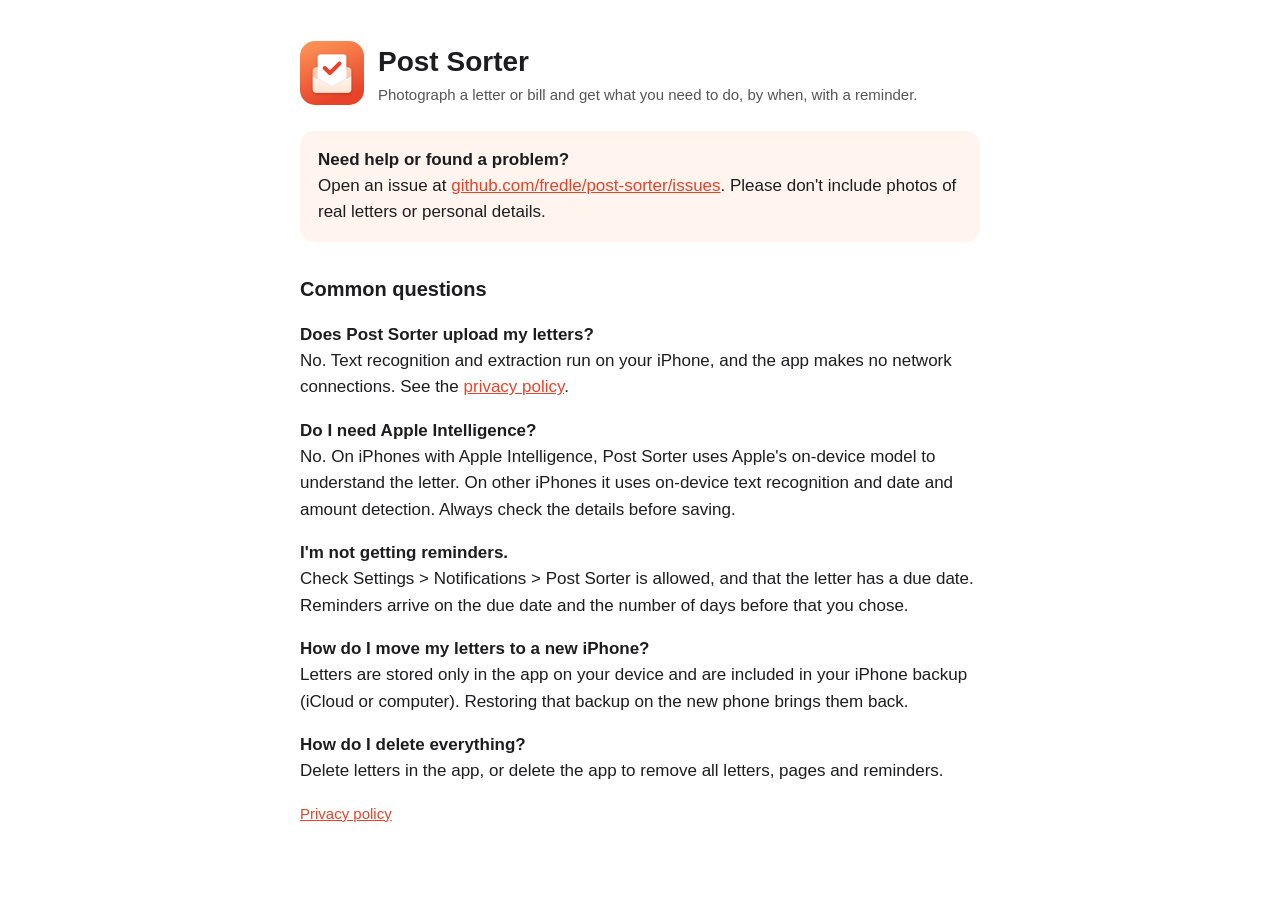
==== docs/index.html @ 9ac2c899 "Add screenshot demo mode, screenshots workflow, and support/privacy pages DemoMode only runs with th" ====
<!doctype html>
<html lang="en-GB"><head><meta charset="utf-8"><meta name="viewport" content="width=device-width,initial-scale=1">
<title>Post Sorter Support</title><link rel="stylesheet" href="style.css"></head>
<body><main>
<header><img src="icon.png" alt=""><div><h1>Post Sorter</h1><div class="muted">Photograph a letter or bill and get what you need to do, by when, with a reminder.</div></div></header>

<div class="card"><strong>Need help or found a problem?</strong><br>
Open an issue at <a href="https://github.com/fredle/post-sorter/issues">github.com/fredle/post-sorter/issues</a>. Please don't include photos of real letters or personal details.</div>

<h2>Common questions</h2>
<p><strong>Does Post Sorter upload my letters?</strong><br>No. Text recognition and extraction run on your iPhone, and the app makes no network connections. See the <a href="privacy.html">privacy policy</a>.</p>
<p><strong>Do I need Apple Intelligence?</strong><br>No. On iPhones with Apple Intelligence, Post Sorter uses Apple's on-device model to understand the letter. On other iPhones it uses on-device text recognition and date and amount detection. Always check the details before saving.</p>
<p><strong>I'm not getting reminders.</strong><br>Check Settings &gt; Notifications &gt; Post Sorter is allowed, and that the letter has a due date. Reminders arrive on the due date and the number of days before that you chose.</p>
<p><strong>How do I move my letters to a new iPhone?</strong><br>Letters are stored only in the app on your device and are included in your iPhone backup (iCloud or computer). Restoring that backup on the new phone brings them back.</p>
<p><strong>How do I delete everything?</strong><br>Delete letters in the app, or delete the app to remove all letters, pages and reminders.</p>
<p class="muted"><a href="privacy.html">Privacy policy</a></p>
</main></body></html>
---- docs/style.css ----
:root{--bg:#fff;--fg:#1d1d1f;--muted:#555;--accent:#e8432a;--card:#fff4ee}
@media (prefers-color-scheme:dark){:root{--bg:#121212;--fg:#f2f2f2;--muted:#aaa;--card:#2a1d18}}
body{margin:0;background:var(--bg);color:var(--fg);font:17px/1.55 -apple-system,BlinkMacSystemFont,"Segoe UI",Roboto,sans-serif}
main{max-width:680px;margin:0 auto;padding:40px 16px 64px}
header{display:flex;align-items:center;gap:14px;margin-bottom:24px}
header img{width:64px;height:64px;border-radius:15px}
h1{font-size:28px;margin:0}h2{font-size:20px;margin-top:32px}
a{color:var(--accent)}p,li{color:var(--fg)}.muted{color:var(--muted);font-size:15px}
.card{background:var(--card);border-radius:14px;padding:16px 18px;margin:16px 0}
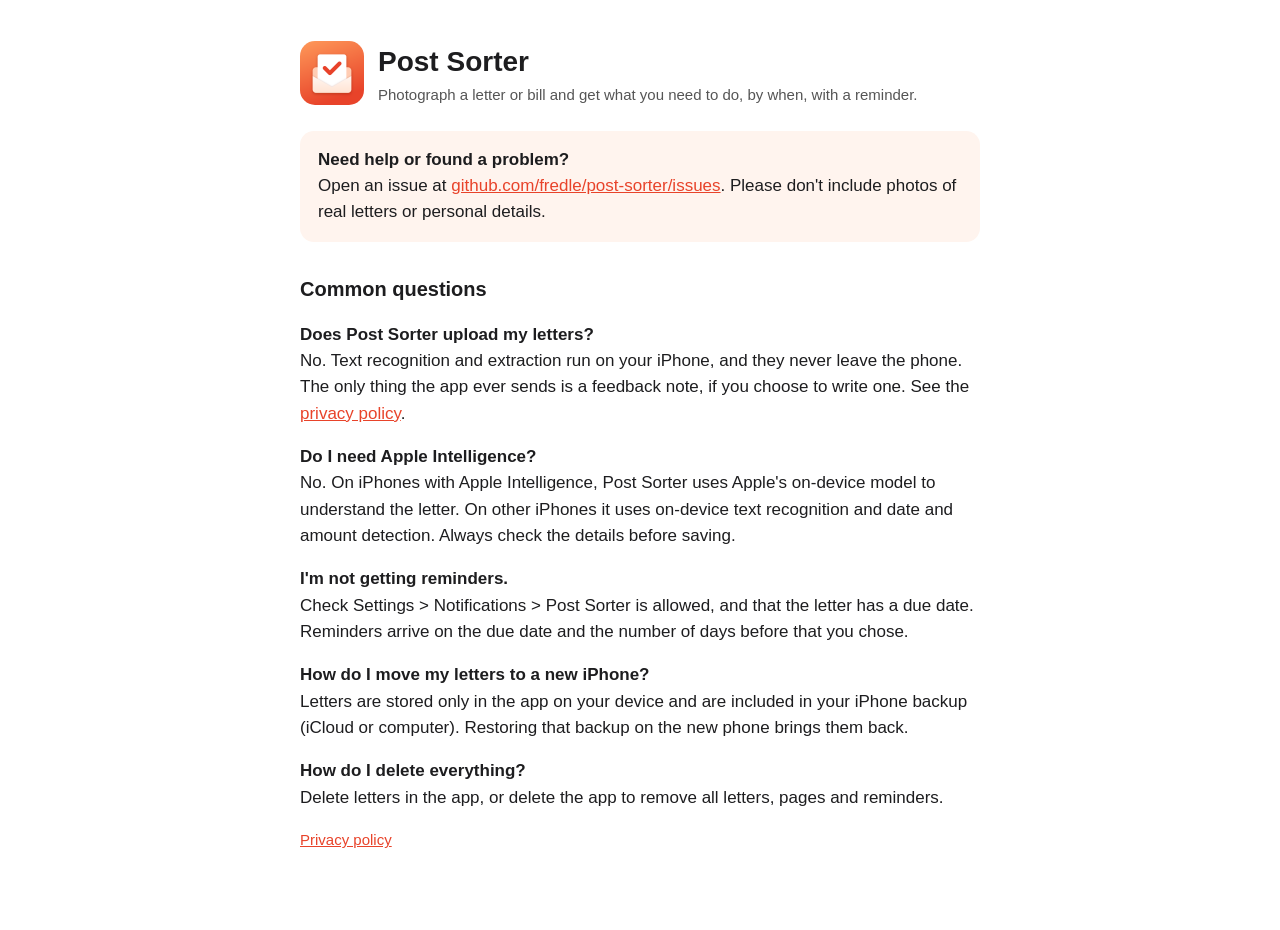
==== commit 64ffe199: "Privacy policy: the optional feedback note [skip ci] Co-Authored-By: Claude Opus 5.5 <noreply@anthro" ====
--- a/docs/index.html
+++ b/docs/index.html
@@ -8,7 +8,7 @@
 Open an issue at <a href="https://github.com/fredle/post-sorter/issues">github.com/fredle/post-sorter/issues</a>. Please don't include photos of real letters or personal details.</div>
 
 <h2>Common questions</h2>
-<p><strong>Does Post Sorter upload my letters?</strong><br>No. Text recognition and extraction run on your iPhone, and the app makes no network connections. See the <a href="privacy.html">privacy policy</a>.</p>
+<p><strong>Does Post Sorter upload my letters?</strong><br>No. Text recognition and extraction run on your iPhone, and they never leave the phone. The only thing the app ever sends is a feedback note, if you choose to write one. See the <a href="privacy.html">privacy policy</a>.</p>
 <p><strong>Do I need Apple Intelligence?</strong><br>No. On iPhones with Apple Intelligence, Post Sorter uses Apple's on-device model to understand the letter. On other iPhones it uses on-device text recognition and date and amount detection. Always check the details before saving.</p>
 <p><strong>I'm not getting reminders.</strong><br>Check Settings &gt; Notifications &gt; Post Sorter is allowed, and that the letter has a due date. Reminders arrive on the due date and the number of days before that you chose.</p>
 <p><strong>How do I move my letters to a new iPhone?</strong><br>Letters are stored only in the app on your device and are included in your iPhone backup (iCloud or computer). Restoring that backup on the new phone brings them back.</p>
